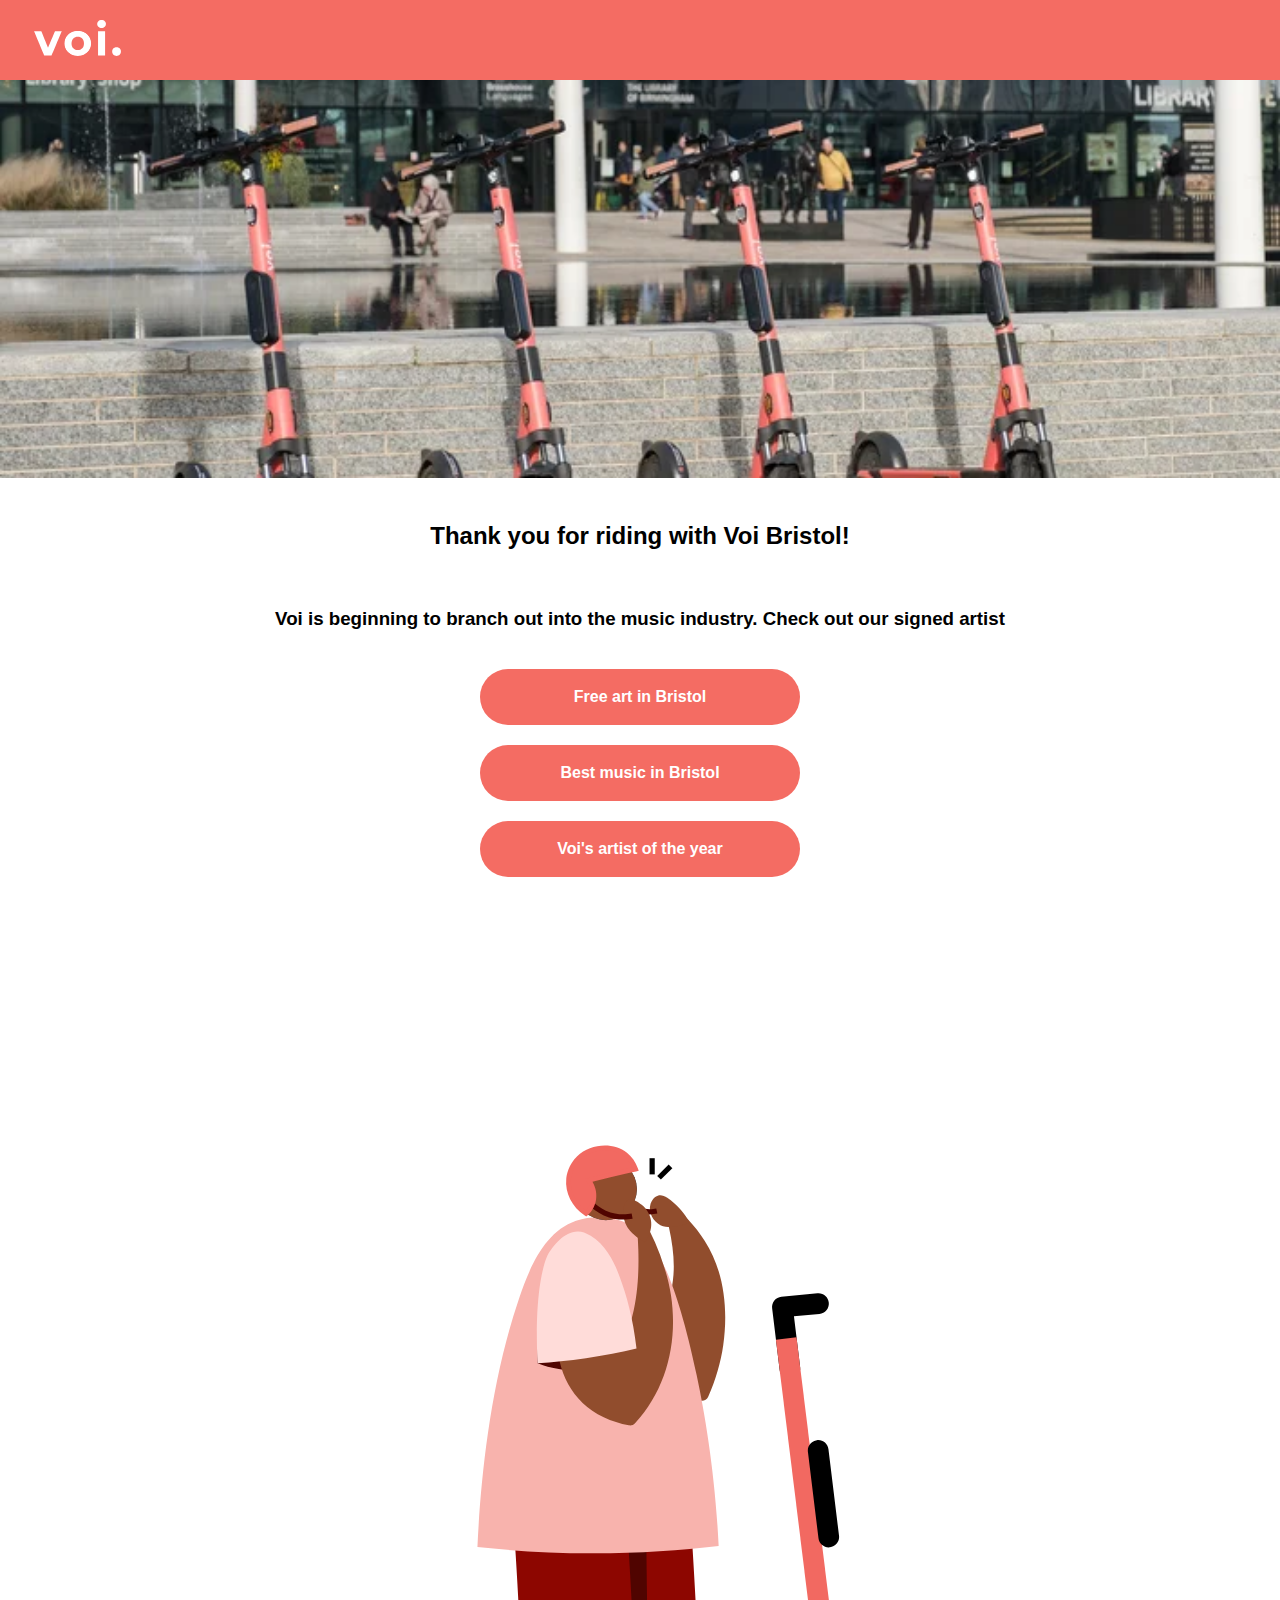
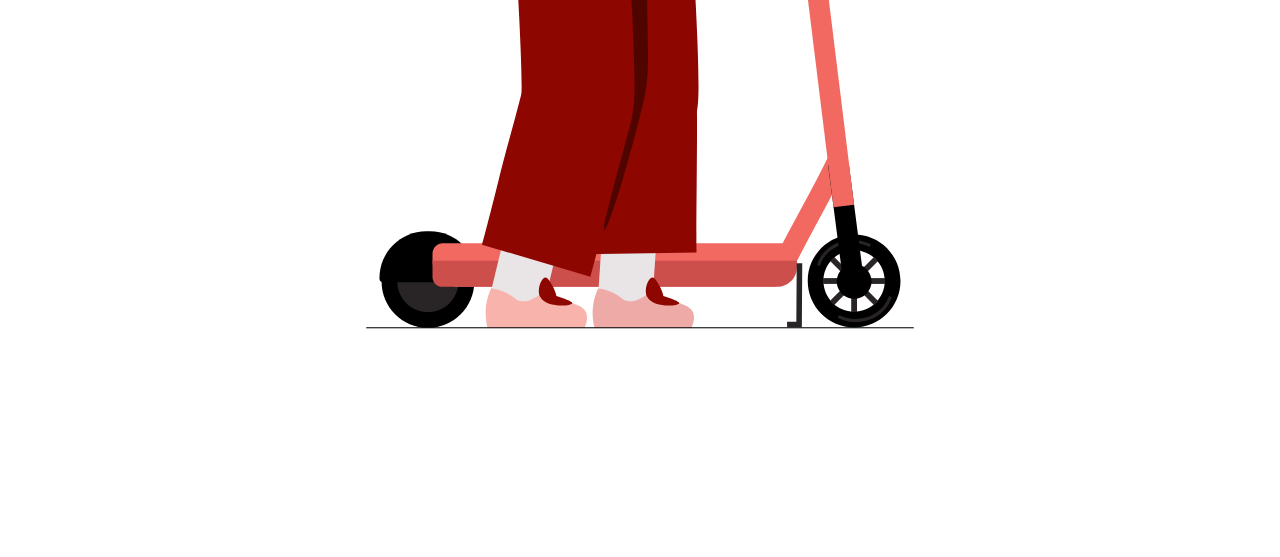
==== index.html @ 34607f5a "Rename to index.html" ====
<!DOCTYPE html>
<html lang="en">
  <head>
    <meta charset="utf-8" />
    <title>Voi Bristol</title>
    <link rel="stylesheet" href="styles.css" />
    <meta name="viewport" content="width=device-width, initial-scale=1.0" />
  </head>
  <body>
    <nav>
      <div class="flex flex-center space-between">
        <div class="logo-container">
          <a class="logo-link" href="/">
            <img class="logo" alt="logo" src="images/logo.svg" />
          </a>
        </div>
      </div>
    </nav>
    <img src="images/scooter_header_image.webp" alt="header" class="header-image">
    <div class="content">
      <h2>Thank you for riding with Voi Bristol!</h2>
      <h3>
        Voi is beginning to branch out into the music industry. Check out our signed artist
      </h3>
      <a href="https://www.instagram.com/p/CnZw3lYtXbr/?igshid=YmMyMTA2M2Y=">Free art in Bristol</a>
      <a href="https://open.spotify.com/track/3ZVztwpM706kLZedWnjale?si=LlTqJYkERvawqjD_OycFPQ">Best music in Bristol</a>
      <a href="https://youtu.be/6_OHoNCnQxI">Voi's artist of the year</a>
      <img src="images/scooter_clip_art.svg" alt="scooter">
    </div>
  </body>
</html>
---- styles.css ----
* {
  box-sizing: border-box;
  font-family: Sora, sans-serif;
}

body {
  margin: 0;
}

nav {
  background-color: #f46c63;
  padding: 20px 34px;
  position: fixed;
  width: 100%;
}

.logo {
  height: 36px;
}

.logo-container {
  height: 40px;
}

.header-image {
  width: 100%;
  margin-top: 80px;
}

.content {
  padding: 20px;
  display: flex;
  flex-direction: column;
  align-items: center;
  gap: 20px;
}

h1,
h2,
h3,
h4,
h5,
h6,
p {
  text-align: center;
}

.content a {
  height: 56px;
  line-height: 56px;
  text-align: center;
  border-radius: 28px;
  width: 320px;
  background-color: #f46c63;
  border: none;
  font-size: 16px;
  font-weight: 600;
  text-decoration: none;
  color: white;
}
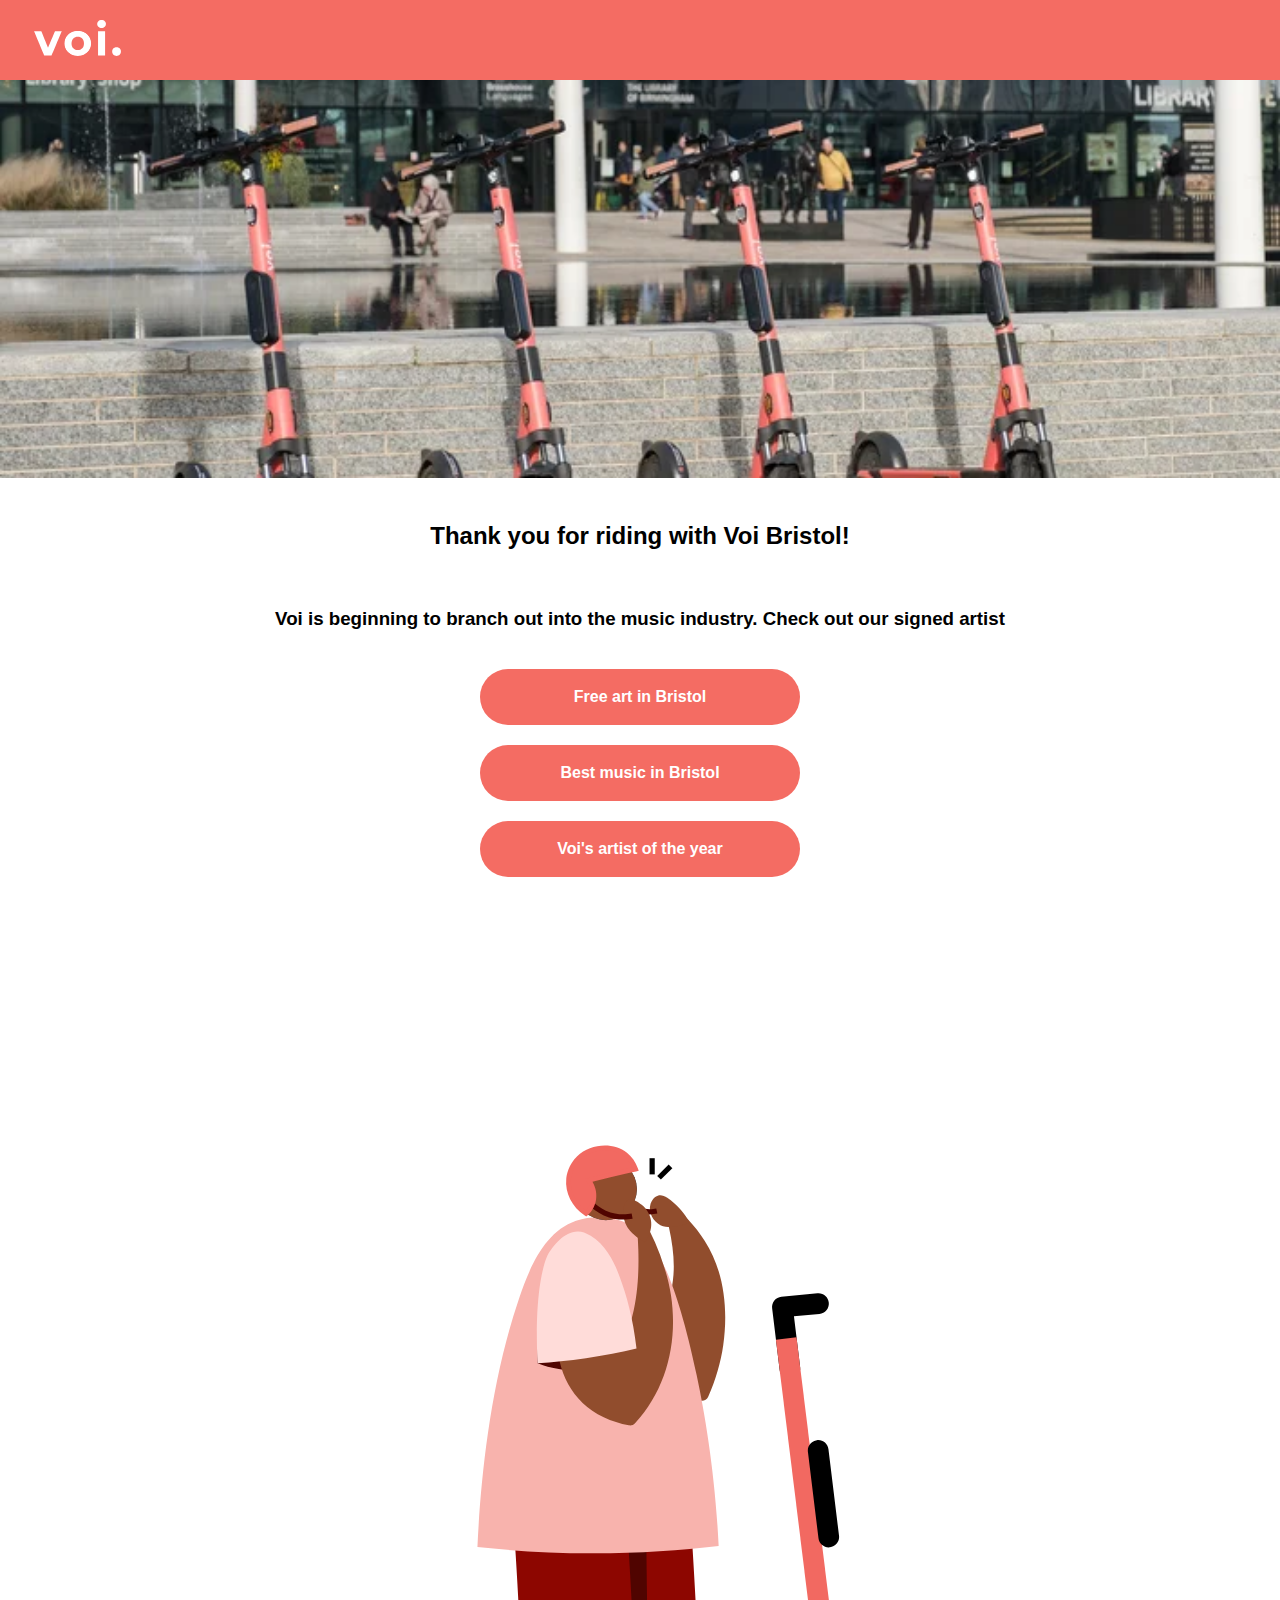
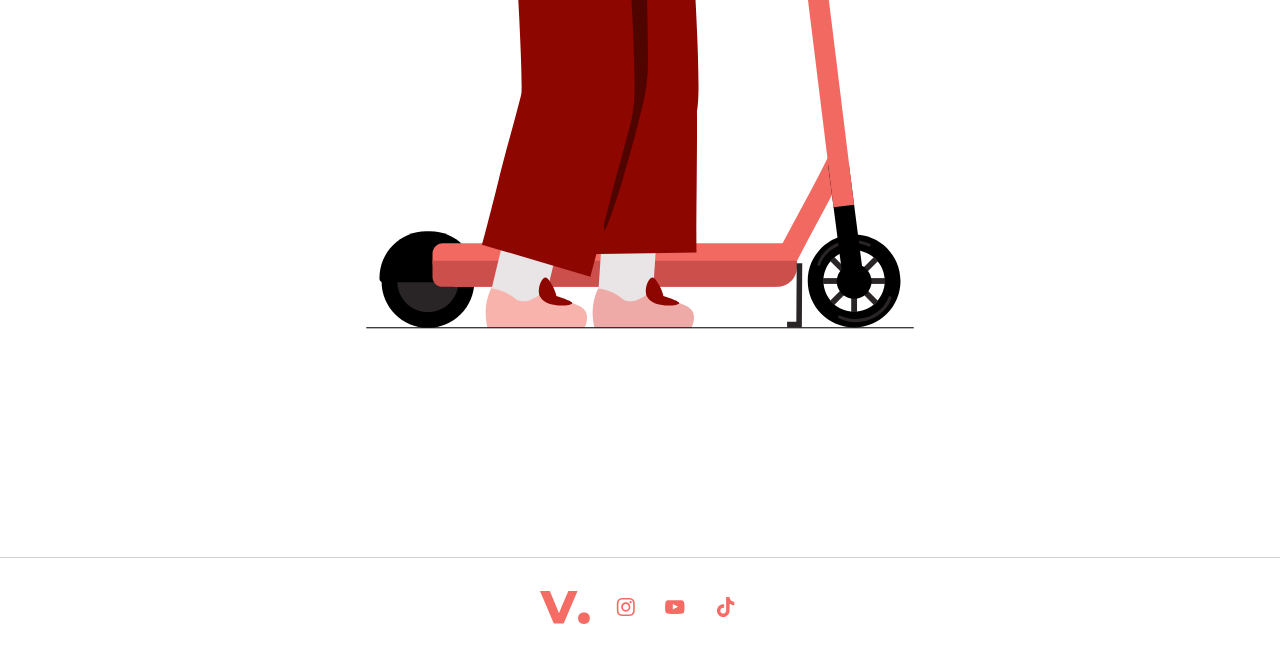
==== commit c86d4951: "Added footer" ====
--- a/index.html
+++ b/index.html
@@ -4,6 +4,8 @@
     <meta charset="utf-8" />
     <title>Voi Bristol</title>
     <link rel="stylesheet" href="styles.css" />
+    <link href="images/favicon.png" rel="shortcut icon">
+    <link href="images/favicon.png" rel="apple-touch-icon-precomposed">
     <meta name="viewport" content="width=device-width, initial-scale=1.0" />
   </head>
   <body>
@@ -27,5 +29,17 @@
       <a href="https://youtu.be/6_OHoNCnQxI">Voi's artist of the year</a>
       <img src="images/scooter_clip_art.svg" alt="scooter">
     </div>
+    <div class="footer">
+      <img src="images/footer/logo-small-red.svg" class="footer-logo">
+      <a href="https://www.instagram.com/_diebroke/">
+        <img src="images/footer/insta.svg">
+      </a>
+      <a href="https://www.youtube.com/@diebroke">
+        <img src="images/footer/youtube.svg">
+      </a>
+      <a href="https://www.tiktok.com/@__diebroke">
+        <img src="images/footer/tiktok.svg">
+      </a>
+    </div>
   </body>
 </html>
--- a/styles.css
+++ b/styles.css
@@ -58,3 +58,24 @@
   text-decoration: none;
   color: white;
 }
+
+.footer {
+  display: flex;
+  justify-content: center;
+  align-items: center;
+  gap: 20px;
+  height: 100px;
+  border-top: 1px solid lightgray;
+}
+
+.footer-logo {
+  width: 50px;
+}
+
+.footer a {
+  width: 30px;
+  height: 30px;
+  display: flex;
+  justify-content: center;
+  align-items: center;
+}
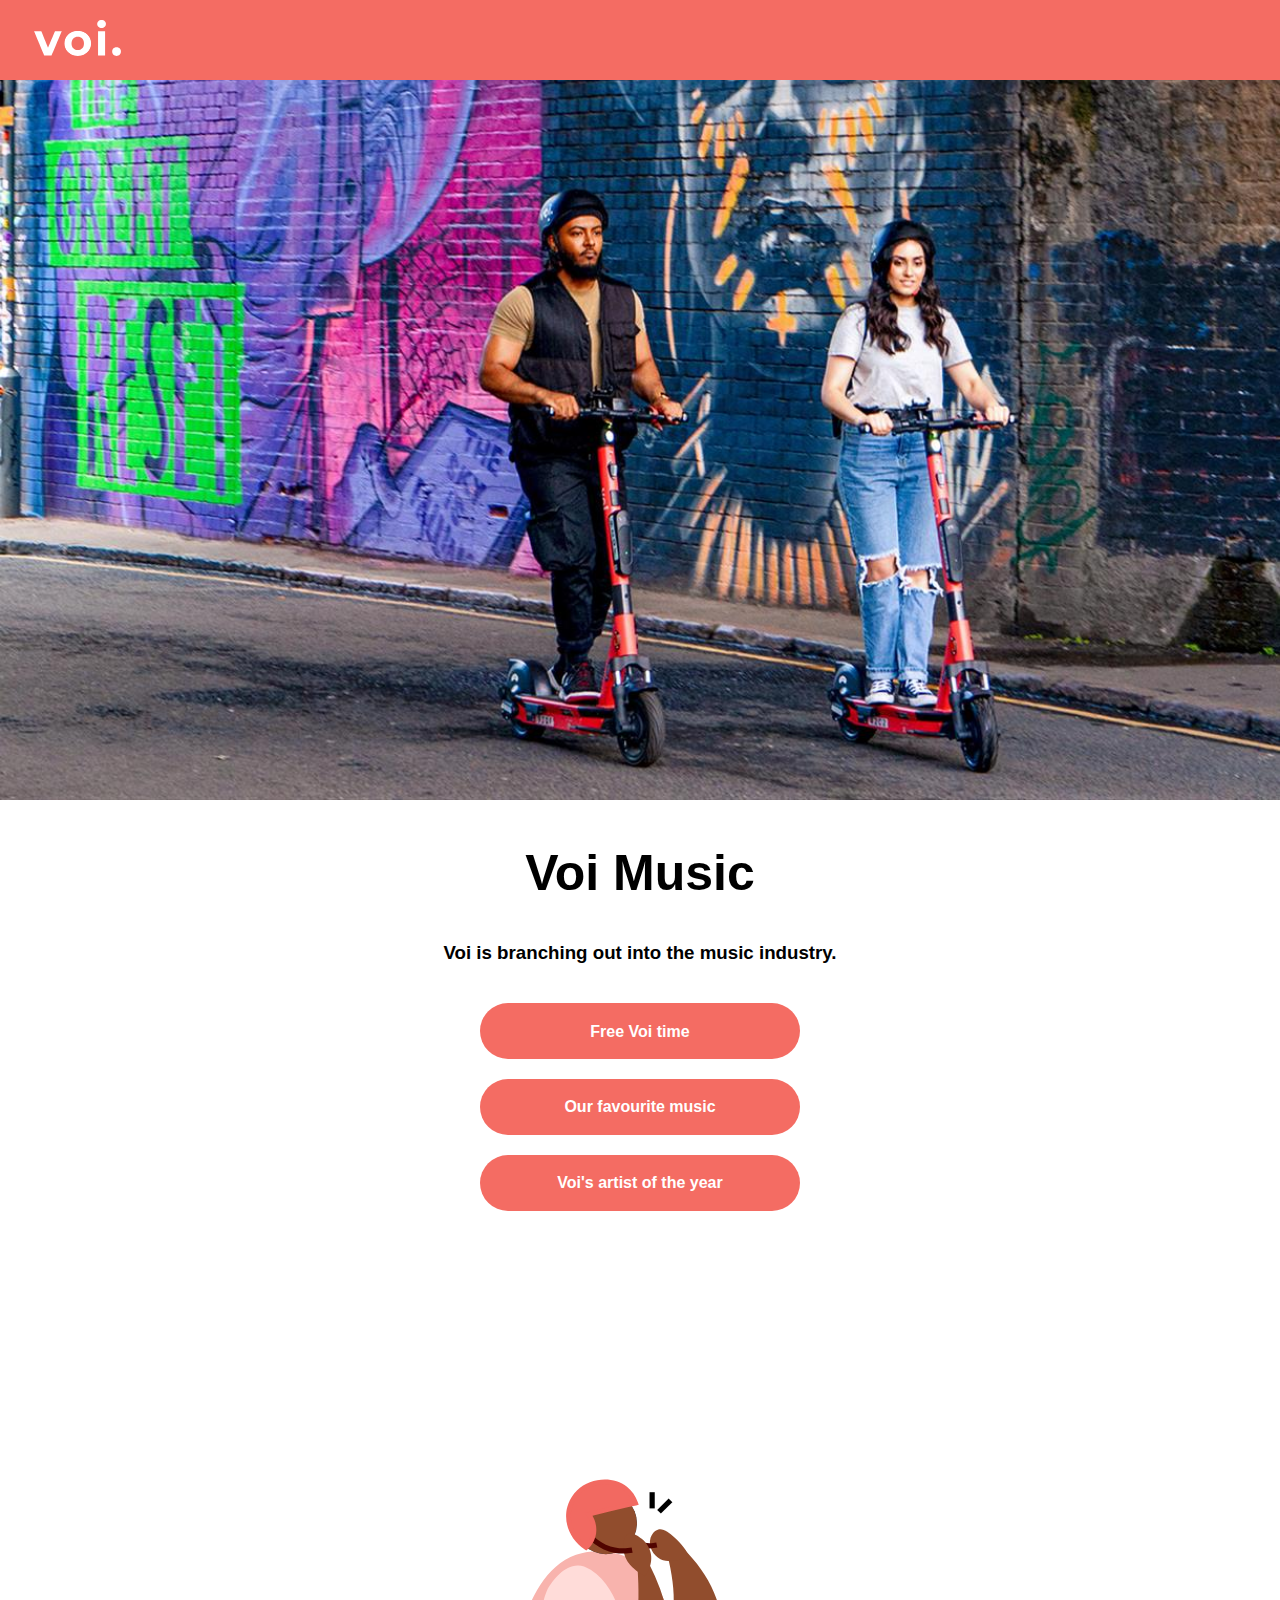
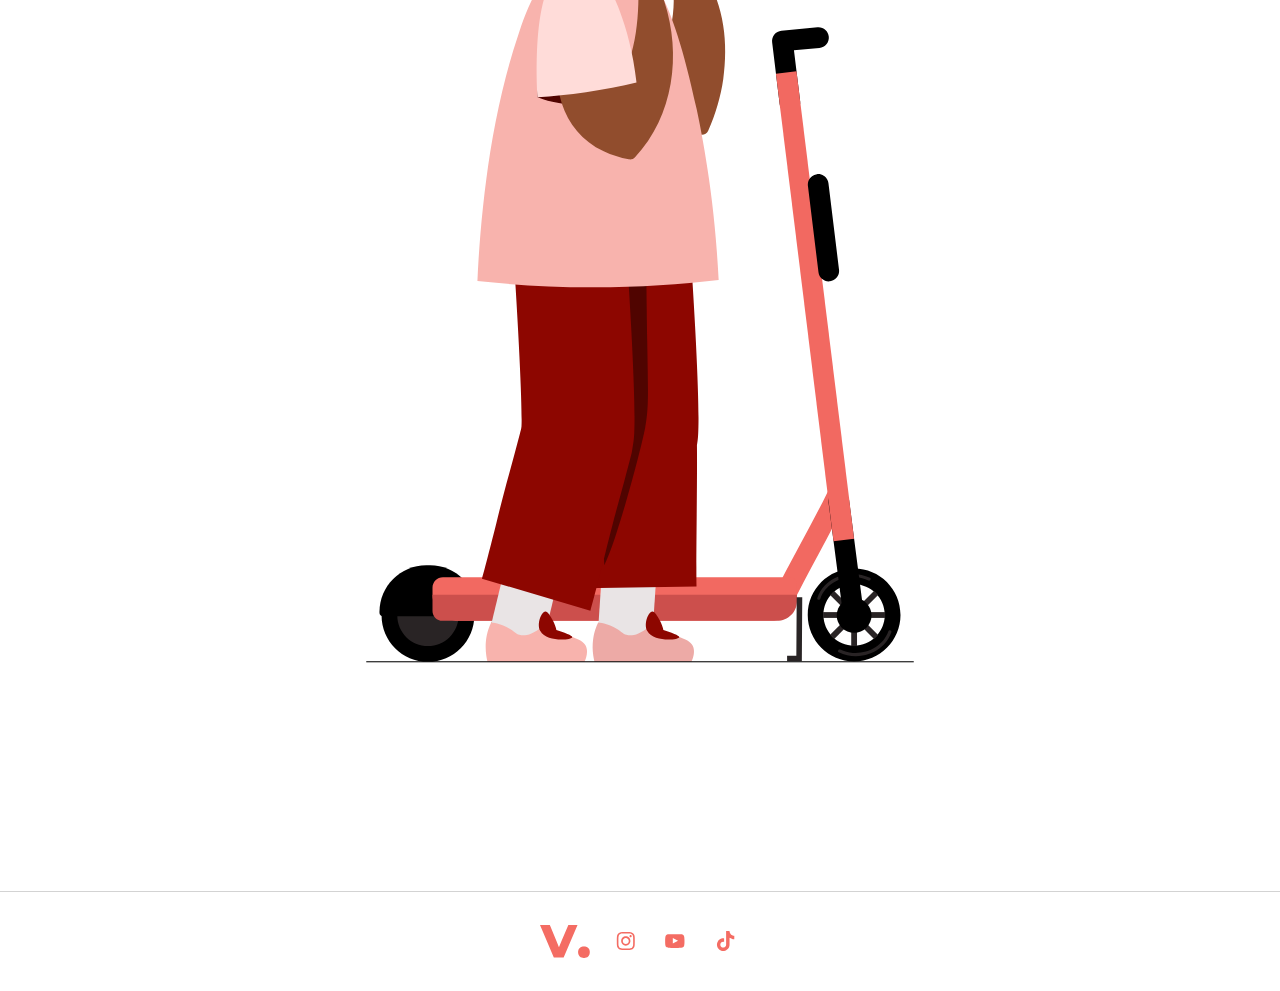
==== commit bbcec625: "Add expanding popout" ====
--- a/index.html
+++ b/index.html
@@ -18,14 +18,31 @@
         </div>
       </div>
     </nav>
-    <img src="images/scooter_header_image.webp" alt="header" class="header-image">
+    <div class="spacer"></div>
+    <img src="images/voi-colours.jpg" alt="header" class="header-image">
     <div class="content">
-      <h2>Thank you for riding with Voi Bristol!</h2>
-      <h3>
-        Voi is beginning to branch out into the music industry. Check out our signed artist
+      <h2 class="header-title">Voi Music</h2>
+      <h3 class="subtitle">
+        Voi is branching out into the music industry.
       </h3>
-      <a href="https://www.instagram.com/p/CnZw3lYtXbr/?igshid=YmMyMTA2M2Y=">Free art in Bristol</a>
-      <a href="https://open.spotify.com/track/3ZVztwpM706kLZedWnjale?si=LlTqJYkERvawqjD_OycFPQ">Best music in Bristol</a>
+      <div>
+        <button id="free-time-button">Free Voi time</button>
+        <div id="popup" class="popup-container">
+          <div class="popup">
+            <p class="bold first">Get free Voi time by interacting with our content below</p>
+            <p class="bold">Follow on Spotify</p>
+            <p class="normal">40 minutes free</p>
+            <p class="bold">Add to playlist</p>
+            <p class="normal">30 minutes free</p>
+            <p class="bold">Like a song</p>
+            <p class="normal">15 minutes free</p>
+            <p class="final">Interacting with our content through these links will automatically register your free time through the Voi app for your next ride. This can take up to 24 hours.</p>
+          </div>
+        </div>
+      </div>
+      <a href="https://open.spotify.com/track/3ZVztwpM706kLZedWnjale?si=LlTqJYkERvawqjD_OycFPQ">
+        Our favourite music
+      </a>
       <a href="https://youtu.be/6_OHoNCnQxI">Voi's artist of the year</a>
       <img src="images/scooter_clip_art.svg" alt="scooter">
     </div>
@@ -41,5 +58,6 @@
         <img src="images/footer/tiktok.svg">
       </a>
     </div>
+    <script src="scripts.js"></script>
   </body>
 </html>
--- a/styles.css
+++ b/styles.css
@@ -22,9 +22,12 @@
   height: 40px;
 }
 
+.spacer {
+  height: 50px;
+}
+
 .header-image {
   width: 100%;
-  margin-top: 80px;
 }
 
 .content {
@@ -45,7 +48,17 @@
   text-align: center;
 }
 
-.content a {
+.header-title {
+  font-size: 50px;
+  margin: 20px 0;
+}
+
+.subtitle {
+  margin-top: 0;
+}
+
+.content a,
+button {
   height: 56px;
   line-height: 56px;
   text-align: center;
@@ -57,6 +70,49 @@
   font-weight: 600;
   text-decoration: none;
   color: white;
+}
+
+.popup-container {
+  height: 0;
+  transition: height 0.25s;
+  overflow: hidden;
+}
+
+.popup-container.show {
+  height: 400px;
+}
+
+.popup {
+  margin-top: 20px;
+  padding: 20px;
+  width: 320px;
+  border: 10px solid #f46c63;
+  border-radius: 50px;
+  height: 380px;
+  display: flex;
+  flex-direction: column;
+  justify-content: center;
+}
+
+.popup p {
+  margin: 0;
+}
+
+.popup .bold {
+  font-weight: bold;
+  margin-top: 20px;
+}
+
+.popup .bold.first {
+  margin-top: 0;
+}
+
+.popup .normal {
+  font-weight: normal;
+}
+
+.popup .final {
+  margin-top: 20px;
 }
 
 .footer {
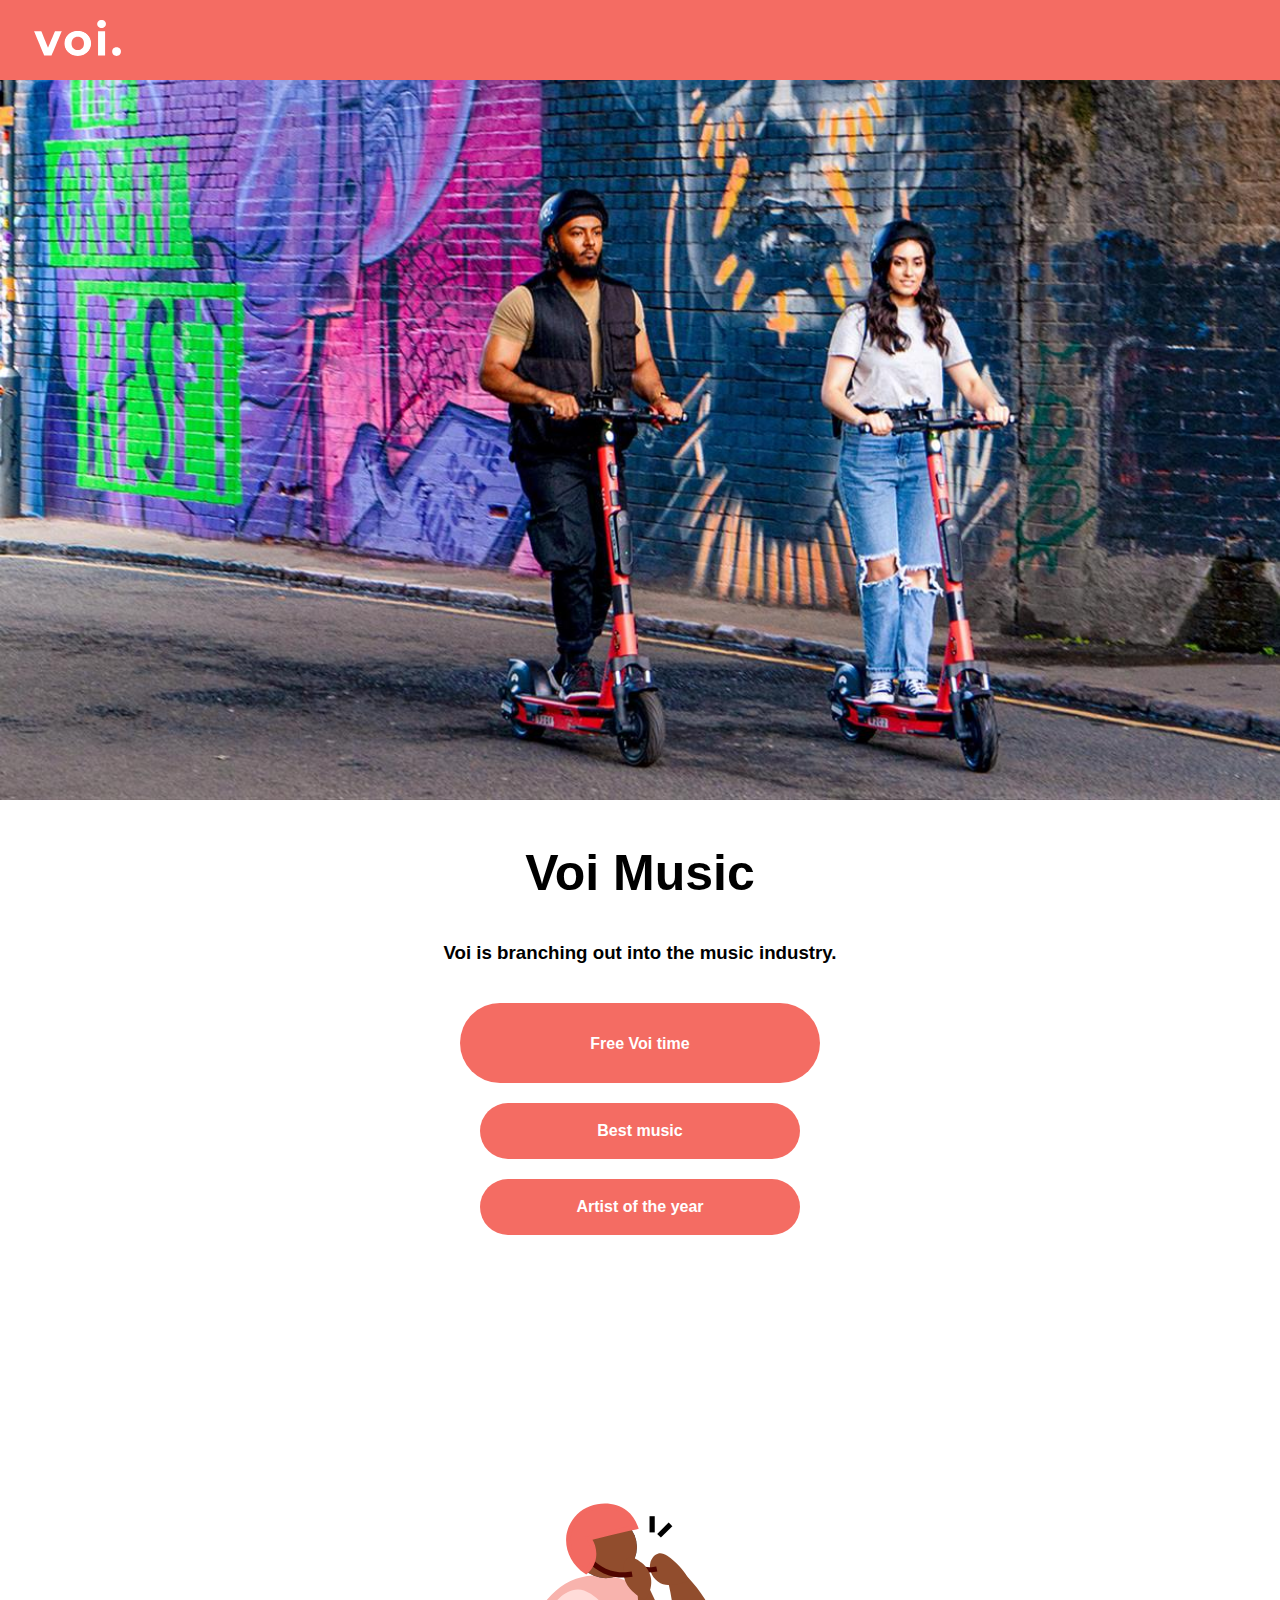
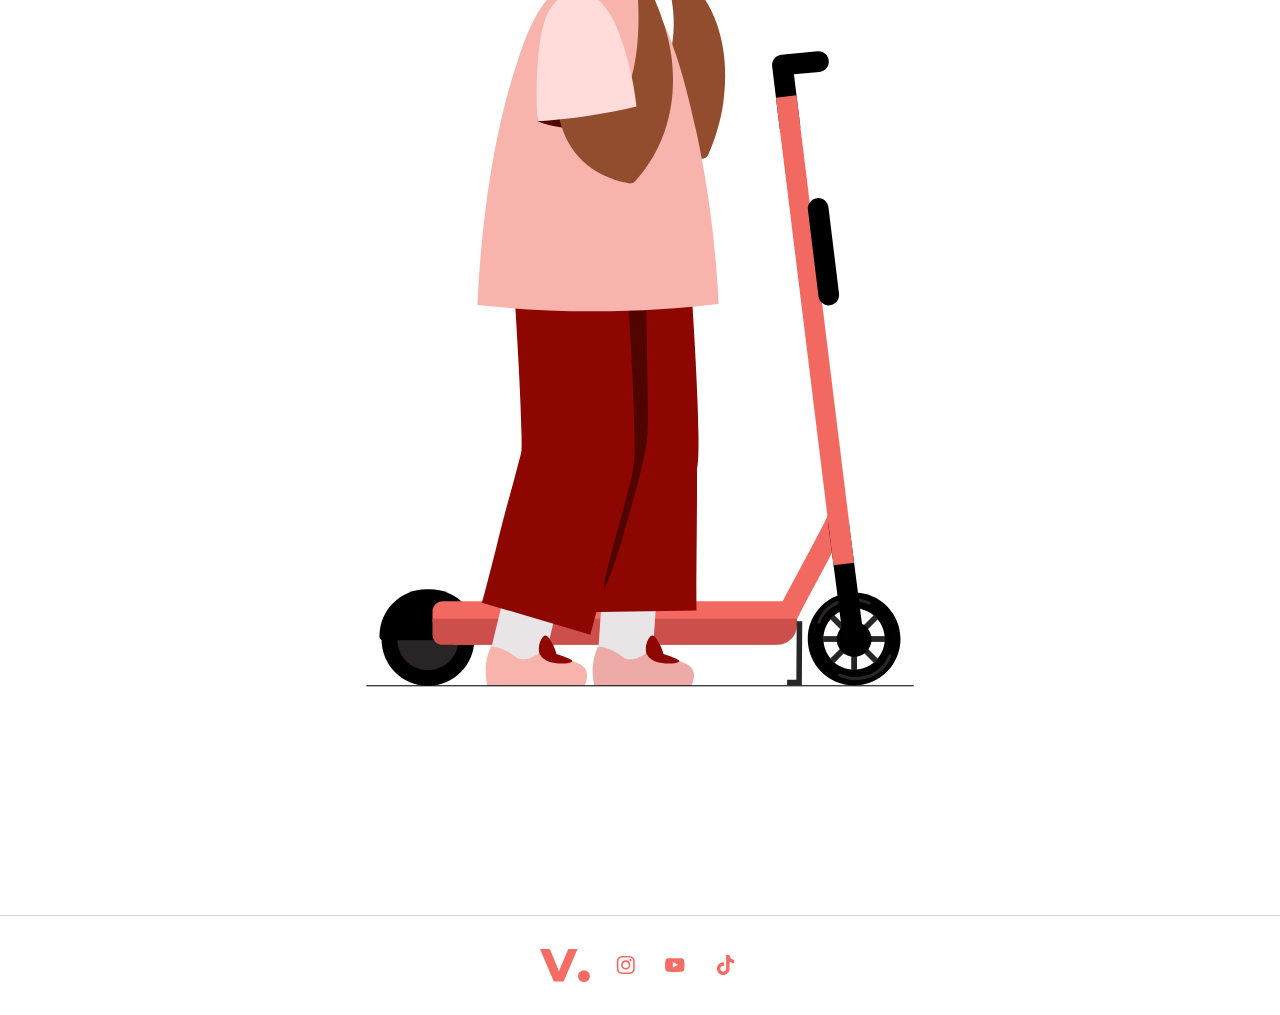
==== commit cb7a28b3: "Changes to the popup" ====
--- a/index.html
+++ b/index.html
@@ -25,25 +25,23 @@
       <h3 class="subtitle">
         Voi is branching out into the music industry.
       </h3>
-      <div>
-        <button id="free-time-button">Free Voi time</button>
-        <div id="popup" class="popup-container">
-          <div class="popup">
-            <p class="bold first">Get free Voi time by interacting with our content below</p>
-            <p class="bold">Follow on Spotify</p>
-            <p class="normal">40 minutes free</p>
-            <p class="bold">Add to playlist</p>
-            <p class="normal">30 minutes free</p>
-            <p class="bold">Like a song</p>
-            <p class="normal">15 minutes free</p>
-            <p class="final">Interacting with our content through these links will automatically register your free time through the Voi app for your next ride. This can take up to 24 hours.</p>
-          </div>
+      <button id="free-time-button">Free Voi time</button>
+      <div id="popup" class="popup-container">
+        <div class="popup">
+          <p class="bold first">Get free Voi time by interacting with our content below</p>
+          <p class="bold">Follow on Spotify</p>
+          <p class="normal">40 minutes free</p>
+          <p class="bold">Add to playlist</p>
+          <p class="normal">30 minutes free</p>
+          <p class="bold">Like a song</p>
+          <p class="normal">15 minutes free</p>
+          <p class="final">Interacting with our content through these links will automatically register your free time through the Voi app for your next ride. This can take up to 24 hours.</p>
         </div>
       </div>
       <a href="https://open.spotify.com/track/3ZVztwpM706kLZedWnjale?si=LlTqJYkERvawqjD_OycFPQ">
-        Our favourite music
+        Best music
       </a>
-      <a href="https://youtu.be/6_OHoNCnQxI">Voi's artist of the year</a>
+      <a href="https://www.instagram.com/p/CnZw3lYtXbr">Artist of the year</a>
       <img src="images/scooter_clip_art.svg" alt="scooter">
     </div>
     <div class="footer">
--- a/styles.css
+++ b/styles.css
@@ -72,10 +72,18 @@
   color: white;
 }
 
+#free-time-button {
+  width: 360px;
+  height: 80px;
+  line-height: 80px;
+  border-radius: 40px;
+}
+
 .popup-container {
   height: 0;
   transition: height 0.25s;
   overflow: hidden;
+  margin-top: -20px
 }
 
 .popup-container.show {
@@ -92,6 +100,7 @@
   display: flex;
   flex-direction: column;
   justify-content: center;
+  background-color: #eee;
 }
 
 .popup p {
